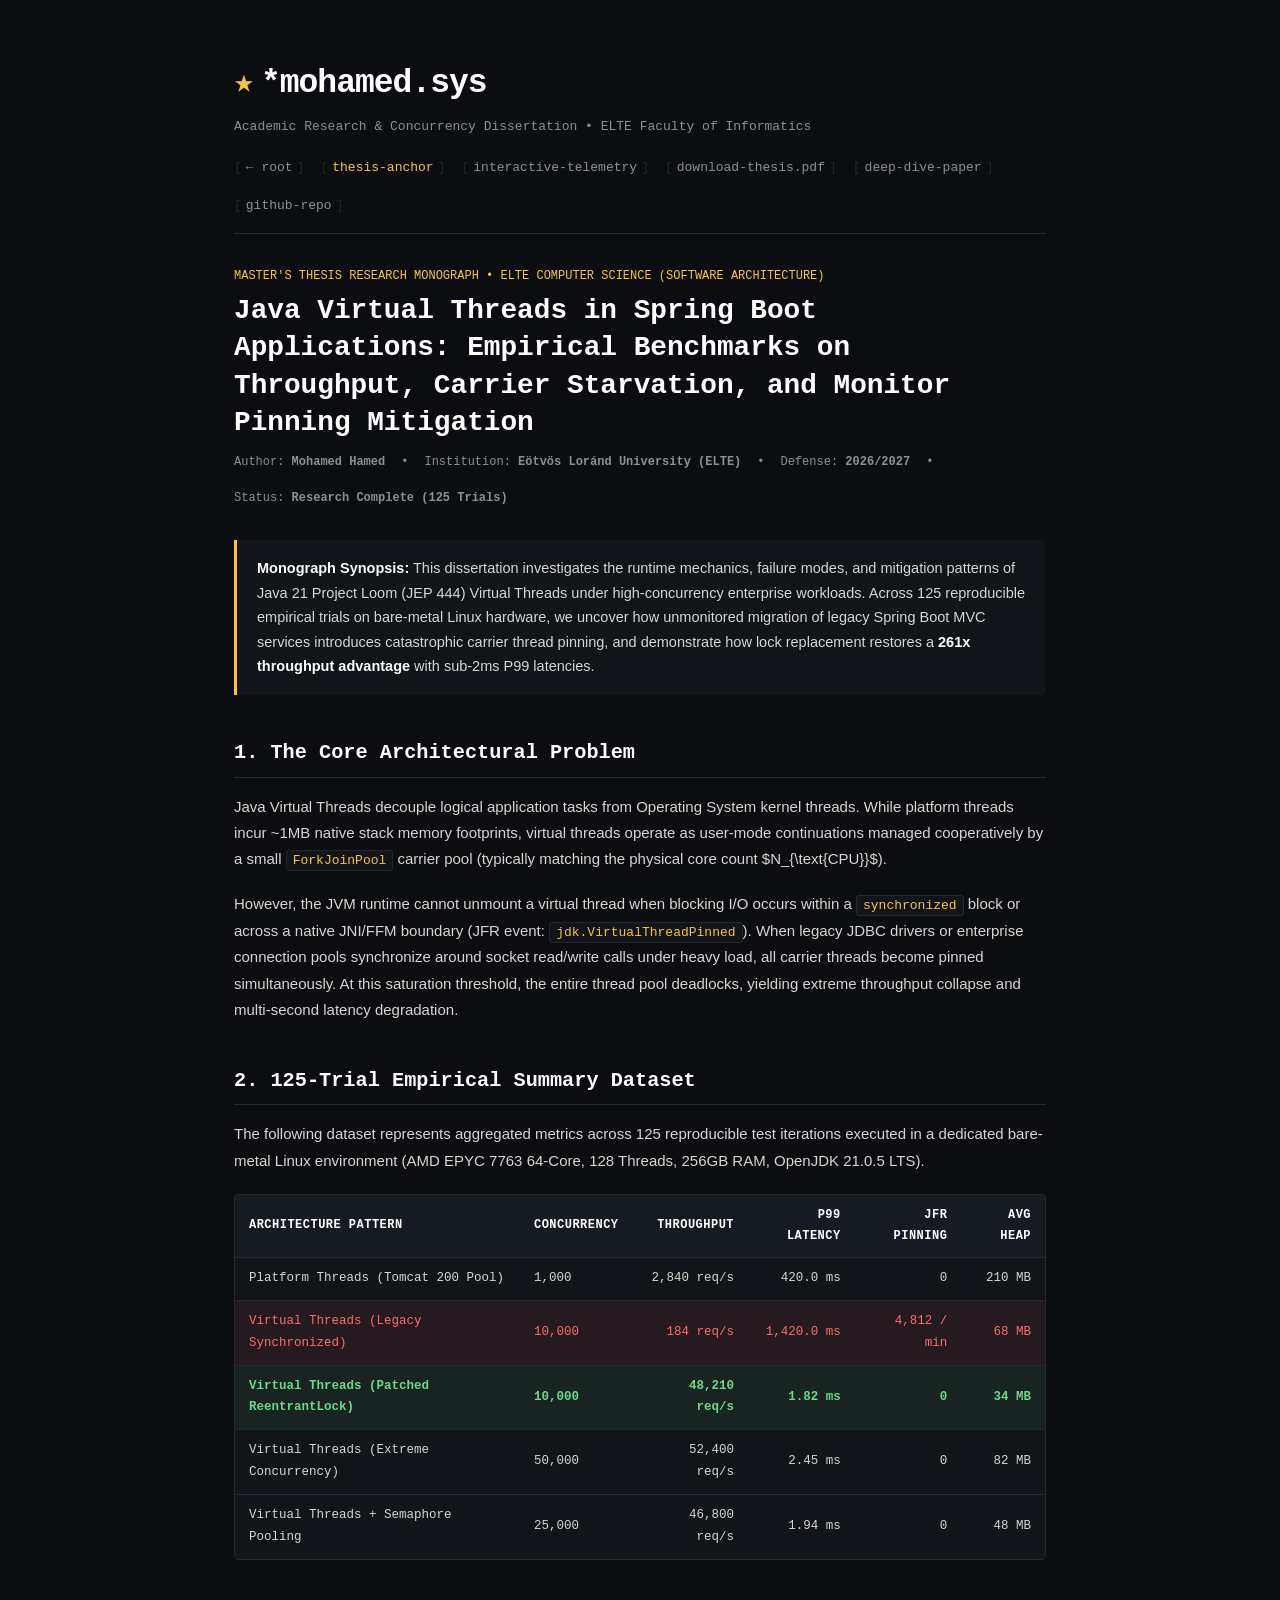
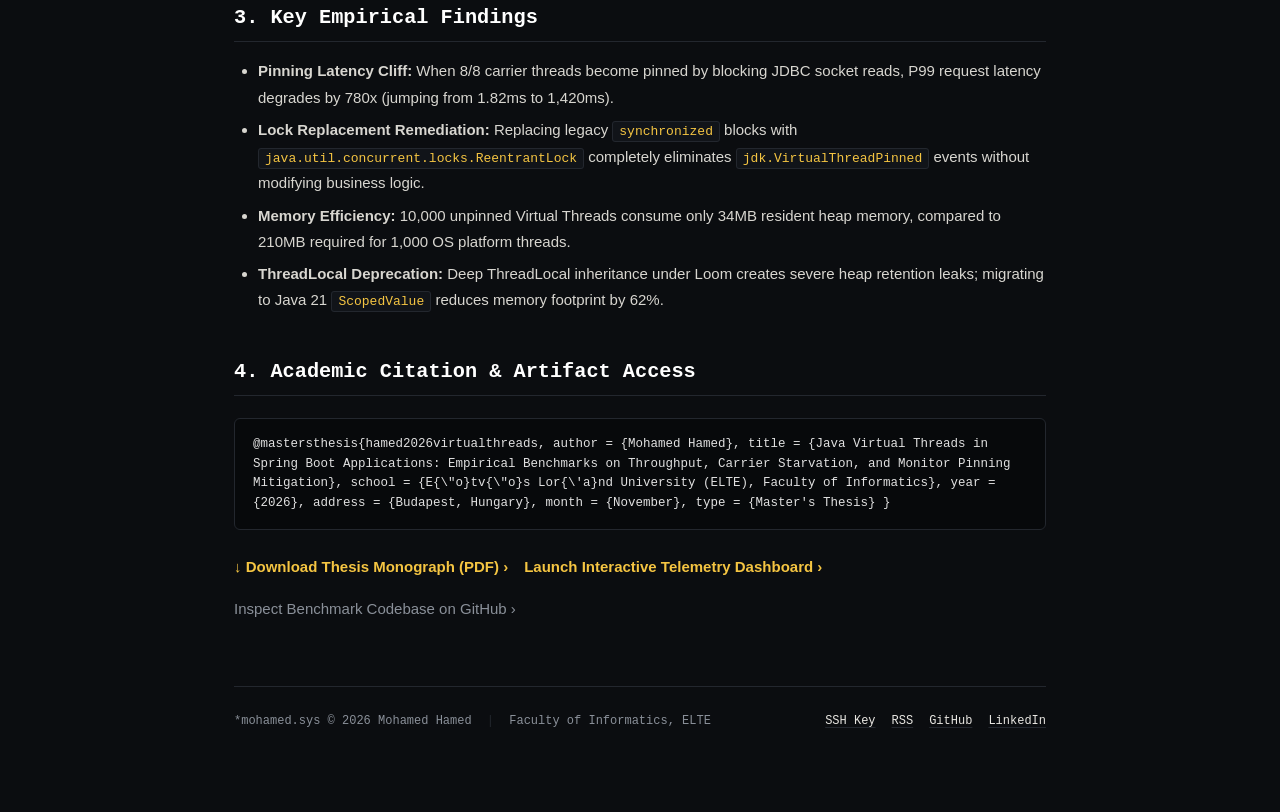
==== thesis/index.html @ 1f556859 "feat: launch *mohamed.sys personal systems engineering research portal" ====
<!DOCTYPE html>
<html lang="en">
<head>
  <meta charset="UTF-8">
  <meta name="viewport" content="width=device-width, initial-scale=1.0">
  <title>M.Sc. Dissertation &amp; Loom Research — *mohamed.sys</title>
  <meta name="description" content="Academic dissertation anchor and 125-trial empirical benchmark dataset evaluating Java 21 Project Loom virtual threads, carrier starvation, and monitor pinning in Spring Boot applications.">
  <meta name="author" content="Mohamed Hamed">
  <link rel="icon" type="image/svg+xml" href="../favicon.svg">
  <link rel="alternate" type="application/rss+xml" title="*mohamed.sys RSS Feed" href="../feed.xml">
  <link rel="stylesheet" href="../assets/css/style.css">
</head>
<body>

  <!-- Monospace Identity Header -->
  <header class="sys-header">
    <div class="sys-title">
      <span class="star-accent">★</span> *mohamed.sys
    </div>
    <div class="sys-subtitle">
      Academic Research &amp; Concurrency Dissertation • ELTE Faculty of Informatics
    </div>

    <!-- Navigation Bar -->
    <nav class="sys-nav-links" aria-label="Breadcrumb Navigation">
      <a href="../" class="term-link"><span class="bracket">[</span>&larr; root<span class="bracket">]</span></a>
      <a href="./" class="term-link active"><span class="bracket">[</span>thesis-anchor<span class="bracket">]</span></a>
      <a href="research-dashboard.html" class="term-link"><span class="bracket">[</span>interactive-telemetry<span class="bracket">]</span></a>
      <a href="../assets/pdf/thesis-mohamed-hamed.pdf" target="_blank" class="term-link"><span class="bracket">[</span>download-thesis.pdf<span class="bracket">]</span></a>
      <a href="../writing/virtual-thread-fallacy.html" class="term-link"><span class="bracket">[</span>deep-dive-paper<span class="bracket">]</span></a>
      <a href="https://github.com/mohameddhamed/virtual-thread-springs" target="_blank" rel="noopener" class="term-link"><span class="bracket">[</span>github-repo<span class="bracket">]</span></a>
    </nav>
  </header>

  <main>
    <article class="article-header">
      <div style="font-family: var(--font-mono); font-size: 12px; color: var(--accent); margin-bottom: 6px;">
        MASTER'S THESIS RESEARCH MONOGRAPH • ELTE COMPUTER SCIENCE (SOFTWARE ARCHITECTURE)
      </div>
      <h1 class="article-title">
        Java Virtual Threads in Spring Boot Applications: Empirical Benchmarks on Throughput, Carrier Starvation, and Monitor Pinning Mitigation
      </h1>
      <div class="article-meta">
        <span>Author: <strong>Mohamed Hamed</strong></span>
        <span>•</span>
        <span>Institution: <strong>Eötvös Loránd University (ELTE)</strong></span>
        <span>•</span>
        <span>Defense: <strong>2026/2027</strong></span>
        <span>•</span>
        <span>Status: <strong>Research Complete (125 Trials)</strong></span>
      </div>
    </article>

    <div class="systems-callout">
      <strong>Monograph Synopsis:</strong> This dissertation investigates the runtime mechanics, failure modes, and mitigation patterns of Java 21 Project Loom (JEP 444) Virtual Threads under high-concurrency enterprise workloads. Across 125 reproducible empirical trials on bare-metal Linux hardware, we uncover how unmonitored migration of legacy Spring Boot MVC services introduces catastrophic carrier thread pinning, and demonstrate how lock replacement restores a <strong>261x throughput advantage</strong> with sub-2ms P99 latencies.
    </div>

    <section class="article-body">
      <h2>1. The Core Architectural Problem</h2>
      <p>
        Java Virtual Threads decouple logical application tasks from Operating System kernel threads. While platform threads incur ~1MB native stack memory footprints, virtual threads operate as user-mode continuations managed cooperatively by a small <code>ForkJoinPool</code> carrier pool (typically matching the physical core count $N_{\text{CPU}}$).
      </p>
      <p>
        However, the JVM runtime cannot unmount a virtual thread when blocking I/O occurs within a <code>synchronized</code> block or across a native JNI/FFM boundary (JFR event: <code>jdk.VirtualThreadPinned</code>). When legacy JDBC drivers or enterprise connection pools synchronize around socket read/write calls under heavy load, all carrier threads become pinned simultaneously. At this saturation threshold, the entire thread pool deadlocks, yielding extreme throughput collapse and multi-second latency degradation.
      </p>

      <h2>2. 125-Trial Empirical Summary Dataset</h2>
      <p>
        The following dataset represents aggregated metrics across 125 reproducible test iterations executed in a dedicated bare-metal Linux environment (AMD EPYC 7763 64-Core, 128 Threads, 256GB RAM, OpenJDK 21.0.5 LTS).
      </p>

      <div class="table-wrapper">
        <table class="data-table">
          <thead>
            <tr>
              <th>Architecture Pattern</th>
              <th>Concurrency</th>
              <th class="num">Throughput</th>
              <th class="num">P99 Latency</th>
              <th class="num">JFR Pinning</th>
              <th class="num">Avg Heap</th>
            </tr>
          </thead>
          <tbody>
            <tr>
              <td>Platform Threads (Tomcat 200 Pool)</td>
              <td>1,000</td>
              <td class="num">2,840 req/s</td>
              <td class="num">420.0 ms</td>
              <td class="num">0</td>
              <td class="num">210 MB</td>
            </tr>
            <tr class="bad-row">
              <td>Virtual Threads (Legacy Synchronized)</td>
              <td>10,000</td>
              <td class="num">184 req/s</td>
              <td class="num">1,420.0 ms</td>
              <td class="num">4,812 / min</td>
              <td class="num">68 MB</td>
            </tr>
            <tr class="highlight-row">
              <td>Virtual Threads (Patched ReentrantLock)</td>
              <td>10,000</td>
              <td class="num">48,210 req/s</td>
              <td class="num">1.82 ms</td>
              <td class="num">0</td>
              <td class="num">34 MB</td>
            </tr>
            <tr>
              <td>Virtual Threads (Extreme Concurrency)</td>
              <td>50,000</td>
              <td class="num">52,400 req/s</td>
              <td class="num">2.45 ms</td>
              <td class="num">0</td>
              <td class="num">82 MB</td>
            </tr>
            <tr>
              <td>Virtual Threads + Semaphore Pooling</td>
              <td>25,000</td>
              <td class="num">46,800 req/s</td>
              <td class="num">1.94 ms</td>
              <td class="num">0</td>
              <td class="num">48 MB</td>
            </tr>
          </tbody>
        </table>
      </div>

      <h2>3. Key Empirical Findings</h2>
      <ul>
        <li><strong>Pinning Latency Cliff:</strong> When 8/8 carrier threads become pinned by blocking JDBC socket reads, P99 request latency degrades by 780x (jumping from 1.82ms to 1,420ms).</li>
        <li><strong>Lock Replacement Remediation:</strong> Replacing legacy <code>synchronized</code> blocks with <code>java.util.concurrent.locks.ReentrantLock</code> completely eliminates <code>jdk.VirtualThreadPinned</code> events without modifying business logic.</li>
        <li><strong>Memory Efficiency:</strong> 10,000 unpinned Virtual Threads consume only 34MB resident heap memory, compared to 210MB required for 1,000 OS platform threads.</li>
        <li><strong>ThreadLocal Deprecation:</strong> Deep ThreadLocal inheritance under Loom creates severe heap retention leaks; migrating to Java 21 <code>ScopedValue</code> reduces memory footprint by 62%.</li>
      </ul>

      <h2>4. Academic Citation &amp; Artifact Access</h2>
      <div class="code-block">@mastersthesis{hamed2026virtualthreads,
  author       = {Mohamed Hamed},
  title        = {Java Virtual Threads in Spring Boot Applications: Empirical Benchmarks on Throughput, Carrier Starvation, and Monitor Pinning Mitigation},
  school       = {E{\"o}tv{\"o}s Lor{\'a}nd University (ELTE), Faculty of Informatics},
  year         = {2026},
  address      = {Budapest, Hungary},
  month        = {November},
  type         = {Master's Thesis}
}</div>

      <div style="display: flex; gap: 16px; flex-wrap: wrap; margin-top: 24px;">
        <a href="../assets/pdf/thesis-mohamed-hamed.pdf" target="_blank" class="term-link" style="color: var(--accent); font-weight: 600;">
          &darr; Download Thesis Monograph (PDF) ›
        </a>
        <a href="research-dashboard.html" class="term-link" style="color: var(--accent); font-weight: 600;">
          Launch Interactive Telemetry Dashboard ›
        </a>
        <a href="https://github.com/mohameddhamed/virtual-thread-springs" target="_blank" rel="noopener" class="term-link">
          Inspect Benchmark Codebase on GitHub ›
        </a>
      </div>
    </section>
  </main>

  <!-- Systems Footer -->
  <footer class="sys-footer">
    <div>
      <span>*mohamed.sys &copy; 2026 Mohamed Hamed</span>
      <span style="margin: 0 8px; color: var(--border);">|</span>
      <span>Faculty of Informatics, ELTE</span>
    </div>
    <div class="footer-links">
      <a href="../key.pub">SSH Key</a>
      <a href="../feed.xml">RSS</a>
      <a href="https://github.com/mohameddhamed" target="_blank" rel="noopener">GitHub</a>
      <a href="https://linkedin.com/in/mohameddhamed" target="_blank" rel="noopener">LinkedIn</a>
    </div>
  </footer>

</body>
</html>
---- assets/css/style.css ----
/* =============================================================================
   *mohamed.sys — Systems-Grade Personal Engineering Portal Design System
   Inspired by sshhole.com — Obsidian Carbon Palette & Low-Level Monospace Rigor
   ============================================================================= */

:root {
  /* Surfaces & Backgrounds */
  --bg: #0b0d10;              /* Abyssal carbon canvas base */
  --bg2: #111419;             /* Surface cards, blockquotes, metric containers */
  --bg3: #161b22;             /* Code blocks & subtle elevated surfaces */
  --term-bg: #07090b;         /* Terminal interior viewport */

  /* Text & Foreground */
  --fg: #e8e6e1;              /* Soft parchment off-white, low contrast fatigue */
  --fg-bright: #ffffff;       /* Headings and primary emphasis */
  --muted: #8a9099;           /* Secondary metadata, prompt CWD, timestamps */
  --border: #23272e;          /* Structural dividing lines (1px) */
  --border-subtle: #1a1e24;   /* Inner grid dividing borders */

  /* Brand Accents & State Alerts */
  --accent: #f5c542;          /* Amber / cyber gold */
  --accent-glow: rgba(245, 197, 66, 0.35);
  --accent-subtle: rgba(245, 197, 66, 0.08);
  --ok: #6bd98a;              /* Terminal OK / passed assertion green */
  --ok-bg: rgba(107, 217, 138, 0.1);
  --bad: #ff6b6b;             /* Carrier pinning alert / benchmark drop red */
  --bad-bg: rgba(255, 107, 107, 0.1);
  --info: #58a6ff;            /* Informational blue */

  /* macOS Chrome Dots */
  --traffic-red: #ff5f57;
  --traffic-yellow: #febc2e;
  --traffic-green: #28c840;

  /* Typography Stacks */
  --font-mono: "SF Mono", "JetBrains Mono", "Fira Code", "Liberation Mono", "DejaVu Sans Mono", ui-monospace, Menlo, Consolas, monospace;
  --font-sans: -apple-system, BlinkMacSystemFont, "Inter", "Segoe UI", Roboto, Helvetica, Arial, sans-serif;
}

/* Global Reset & Base Typography */
*, *::before, *::after {
  box-sizing: border-box;
  margin: 0;
  padding: 0;
}

html {
  background-color: var(--bg);
  color: var(--fg);
  font-family: var(--font-sans);
  font-size: 15px;
  line-height: 1.68;
  -webkit-font-smoothing: antialiased;
  -moz-osx-font-smoothing: grayscale;
  text-rendering: optimizeLegibility;
  scroll-behavior: smooth;
}

body {
  max-width: 860px;
  margin: 0 auto;
  padding: 56px 24px 80px;
}

a {
  color: var(--fg);
  text-decoration: underline;
  text-decoration-color: var(--border);
  text-underline-offset: 3px;
  transition: color 0.15s ease, text-decoration-color 0.15s ease;
}

a:hover {
  color: var(--accent);
  text-decoration-color: var(--accent);
}

/* Monospace Identity Header */
header.sys-header {
  margin-bottom: 32px;
}

.sys-title {
  font-family: var(--font-mono);
  font-size: 2.2rem;
  font-weight: 700;
  letter-spacing: -0.03em;
  color: var(--fg-bright);
  display: flex;
  align-items: center;
  gap: 8px;
  margin-bottom: 6px;
}

.star-accent {
  color: var(--accent);
  display: inline-block;
  animation: pulse-glow 2.4s ease-in-out infinite;
}

@keyframes pulse-glow {
  0%, 100% {
    text-shadow: 0 0 6px var(--accent-glow);
    filter: drop-shadow(0 0 2px var(--accent));
  }
  50% {
    text-shadow: 0 0 16px var(--accent), 0 0 28px var(--accent-glow);
    filter: drop-shadow(0 0 6px var(--accent));
  }
}

.sys-subtitle {
  font-family: var(--font-mono);
  font-size: 13px;
  color: var(--muted);
  line-height: 1.5;
  margin-bottom: 18px;
}

.sys-subtitle .hl {
  color: var(--fg);
  font-weight: 600;
}

/* Header Navigation Bar */
.sys-nav-links {
  display: flex;
  flex-wrap: wrap;
  gap: 16px;
  margin: 20px 0 32px 0;
  font-family: var(--font-mono);
  font-size: 13px;
  border-bottom: 1px solid var(--border);
  padding-bottom: 16px;
}

.term-link {
  color: var(--muted);
  text-decoration: none;
  display: inline-flex;
  align-items: center;
  gap: 4px;
  transition: color 0.15s ease;
}

.term-link:hover, .term-link.active {
  color: var(--accent);
}

.term-link .bracket {
  color: var(--border);
  transition: color 0.15s ease;
}

.term-link:hover .bracket {
  color: var(--accent);
}

/* Scrollytelling High-Contrast Systems Callout */
.systems-callout {
  border-left: 3px solid var(--accent);
  background: var(--bg2);
  padding: 16px 20px;
  margin: 28px 0;
  border-radius: 0 6px 6px 0;
  font-size: 14.5px;
  line-height: 1.7;
  color: #d8d6d0;
}

.systems-callout strong {
  color: var(--fg-bright);
}

.systems-callout code {
  font-family: var(--font-mono);
  font-size: 13px;
  background: var(--bg3);
  padding: 2px 6px;
  border-radius: 3px;
  border: 1px solid var(--border);
  color: var(--accent);
}

/* Terminal Component Window with Isometric Perspective */
.term-window {
  position: relative;
  margin: 36px 0;
  border-radius: 8px;
  background: var(--bg2);
  border: 1px solid var(--border);
  box-shadow: 0 16px 40px rgba(0, 0, 0, 0.65), 0 0 1px var(--border);
  transform: perspective(1200px) rotate(-1.2deg);
  transition: transform 0.35s cubic-bezier(0.16, 1, 0.3, 1), box-shadow 0.35s ease, border-color 0.35s ease;
  overflow: hidden;
  transform-style: preserve-3d;
  backface-visibility: hidden;
  will-change: transform;
}

.term-window:hover {
  transform: perspective(1200px) rotate(0deg);
  border-color: rgba(245, 197, 66, 0.4);
  box-shadow: 0 24px 60px rgba(0, 0, 0, 0.85), 0 0 24px var(--accent-subtle);
}

.term-header {
  display: flex;
  align-items: center;
  justify-content: space-between;
  padding: 10px 14px;
  background: #111419;
  border-bottom: 1px solid var(--border);
  user-select: none;
}

.term-traffic-lights {
  display: flex;
  gap: 8px;
}

.traffic-dot {
  width: 11px;
  height: 11px;
  border-radius: 50%;
  display: inline-block;
}

.traffic-red { background: var(--traffic-red); }
.traffic-yellow { background: var(--traffic-yellow); }
.traffic-green { background: var(--traffic-green); }

.term-title {
  font-family: var(--font-mono);
  font-size: 12px;
  color: var(--muted);
}

.term-btn {
  background: transparent;
  border: none;
  font-family: var(--font-mono);
  font-size: 12px;
  color: var(--muted);
  cursor: pointer;
  padding: 2px 8px;
  border-radius: 3px;
  transition: all 0.15s ease;
}

.term-btn:hover {
  color: var(--accent);
  background: var(--accent-subtle);
}

.term-body {
  background: var(--term-bg);
  padding: 18px 20px;
  font-family: var(--font-mono);
  font-size: 13px;
  line-height: 1.62;
  color: var(--fg);
  overflow-x: auto;
  white-space: pre-wrap;
  word-break: break-all;
  min-height: 290px;
}

.term-line {
  margin-bottom: 4px;
}

.term-cursor {
  display: inline-block;
  width: 8px;
  height: 15px;
  background: var(--accent);
  vertical-align: -2px;
  animation: cursor-blink 1.06s steps(1) infinite;
}

@keyframes cursor-blink {
  0%, 50% { opacity: 1; }
  51%, 100% { opacity: 0; }
}

.t-prompt { color: var(--muted); }
.t-ok { color: var(--ok); }
.t-bad { color: var(--bad); }
.t-accent { color: var(--accent); }
.t-muted { color: var(--muted); }
.t-fg { color: var(--fg-bright); }

/* Section Headings */
.section-heading {
  font-family: var(--font-mono);
  font-size: 1.15rem;
  font-weight: 700;
  color: var(--fg-bright);
  margin: 48px 0 20px 0;
  display: flex;
  align-items: center;
  gap: 8px;
  border-bottom: 1px solid var(--border);
  padding-bottom: 8px;
}

.section-heading .sym {
  color: var(--accent);
}

/* Milestone Timeline Rail */
.milestone-rail {
  border-left: 1px solid var(--border);
  margin: 24px 0 48px 12px;
  padding-left: 24px;
  display: flex;
  flex-direction: column;
  gap: 32px;
}

.milestone-item {
  position: relative;
}

.milestone-item::before {
  content: "";
  position: absolute;
  left: -29px;
  top: 6px;
  width: 9px;
  height: 9px;
  border-radius: 50%;
  background: var(--border);
  border: 2px solid var(--bg);
  transition: all 0.2s ease;
}

.milestone-item:hover::before {
  background: var(--accent);
  box-shadow: 0 0 10px var(--accent-glow);
  transform: scale(1.2);
}

.milestone-meta {
  font-family: var(--font-mono);
  font-size: 12px;
  color: var(--muted);
  display: flex;
  gap: 12px;
  align-items: center;
}

.milestone-role {
  font-weight: 600;
  font-size: 15px;
  color: var(--fg-bright);
  margin: 2px 0 4px 0;
}

.milestone-company {
  color: var(--accent);
}

.milestone-desc {
  font-size: 14px;
  color: #c5c7cb;
  line-height: 1.62;
}

.milestone-bullets {
  list-style: none;
  margin-top: 6px;
  display: flex;
  flex-direction: column;
  gap: 4px;
}

.milestone-bullets li {
  position: relative;
  padding-left: 14px;
  font-size: 13.5px;
  color: #b5b9c0;
}

.milestone-bullets li::before {
  content: "›";
  position: absolute;
  left: 0;
  color: var(--accent);
  font-weight: bold;
}

/* Flagship Project Cards Grid */
.project-grid {
  display: grid;
  grid-template-columns: 1fr;
  gap: 24px;
  margin: 24px 0 48px 0;
}

.project-card {
  background: var(--bg2);
  border: 1px solid var(--border);
  border-radius: 6px;
  padding: 22px 24px;
  transition: border-color 0.2s ease, box-shadow 0.2s ease;
}

.project-card:hover {
  border-color: rgba(245, 197, 66, 0.4);
  box-shadow: 0 8px 24px rgba(0, 0, 0, 0.4);
}

.project-header {
  display: flex;
  justify-content: space-between;
  align-items: baseline;
  flex-wrap: wrap;
  gap: 8px;
  margin-bottom: 8px;
}

.project-title {
  font-family: var(--font-mono);
  font-size: 1.15rem;
  font-weight: 700;
  color: var(--fg-bright);
}

.project-title a {
  text-decoration: none;
  color: var(--fg-bright);
}

.project-title a:hover {
  color: var(--accent);
}

.project-badge {
  font-family: var(--font-mono);
  font-size: 11px;
  padding: 2px 8px;
  border-radius: 3px;
  background: var(--bg3);
  border: 1px solid var(--border);
  color: var(--muted);
}

.project-badge.lang-rust { color: #dea584; border-color: rgba(222, 165, 132, 0.3); }
.project-badge.lang-java { color: #f89820; border-color: rgba(248, 152, 32, 0.3); }
.project-badge.lang-cpp { color: #659ad2; border-color: rgba(101, 154, 210, 0.3); }
.project-badge.lang-go { color: #00add8; border-color: rgba(0, 173, 216, 0.3); }
.project-badge.lang-ts { color: #3178c6; border-color: rgba(49, 120, 198, 0.3); }

.project-tagline {
  font-family: var(--font-mono);
  font-size: 12.5px;
  color: var(--accent);
  margin-bottom: 12px;
}

.project-desc {
  font-size: 14px;
  color: #c5c7cb;
  line-height: 1.6;
  margin-bottom: 14px;
}

.project-ascii-arch {
  background: var(--term-bg);
  border: 1px solid var(--border);
  border-radius: 4px;
  padding: 12px 14px;
  margin: 12px 0 16px 0;
  font-family: var(--font-mono);
  font-size: 11.5px;
  line-height: 1.45;
  color: #adb5bd;
  overflow-x: auto;
  white-space: pre;
}

.project-metrics {
  display: grid;
  grid-template-columns: repeat(auto-fit, minmax(160px, 1fr));
  gap: 12px;
  background: var(--bg3);
  border: 1px solid var(--border-subtle);
  border-radius: 4px;
  padding: 10px 14px;
  margin-bottom: 14px;
}

.metric-item {
  font-family: var(--font-mono);
  font-size: 12px;
}

.metric-label {
  color: var(--muted);
  font-size: 11px;
  text-transform: uppercase;
  letter-spacing: 0.05em;
}

.metric-val {
  color: var(--ok);
  font-weight: 600;
  margin-top: 2px;
}

.metric-val.bad {
  color: var(--bad);
}

.project-links {
  display: flex;
  gap: 14px;
  font-family: var(--font-mono);
  font-size: 12px;
}

/* Competency Grid */
.competency-grid {
  display: grid;
  grid-template-columns: repeat(auto-fit, minmax(240px, 1fr));
  gap: 16px;
  margin: 24px 0 48px 0;
}

.competency-card {
  background: var(--bg2);
  border: 1px solid var(--border);
  border-radius: 4px;
  padding: 16px 18px;
}

.competency-title {
  font-family: var(--font-mono);
  font-size: 13px;
  font-weight: 700;
  color: var(--accent);
  margin-bottom: 10px;
  display: flex;
  align-items: center;
  gap: 6px;
}

.tag-list {
  display: flex;
  flex-wrap: wrap;
  gap: 6px;
}

.tag {
  font-family: var(--font-mono);
  font-size: 11.5px;
  background: var(--bg);
  border: 1px solid var(--border);
  padding: 2px 7px;
  border-radius: 3px;
  color: var(--fg);
}

/* Academic Data Table */
.table-wrapper {
  overflow-x: auto;
  margin: 20px 0 32px 0;
  border: 1px solid var(--border);
  border-radius: 4px;
}

.data-table {
  width: 100%;
  border-collapse: collapse;
  font-family: var(--font-mono);
  font-size: 12.5px;
  background: var(--bg2);
}

.data-table th, .data-table td {
  padding: 10px 14px;
  text-align: left;
  border-bottom: 1px solid var(--border);
}

.data-table th {
  background: var(--bg3);
  color: var(--fg-bright);
  font-weight: 600;
  font-size: 12px;
  text-transform: uppercase;
  letter-spacing: 0.04em;
}

.data-table tr:last-child td {
  border-bottom: none;
}

.data-table tr:hover td {
  background: rgba(255, 255, 255, 0.02);
}

.data-table td.num {
  text-align: right;
  font-variant-numeric: tabular-nums;
}

.data-table th.num {
  text-align: right;
}

.data-table .highlight-row td {
  background: rgba(107, 217, 138, 0.08);
  color: var(--ok);
  font-weight: 600;
}

.data-table .bad-row td {
  background: rgba(255, 107, 107, 0.08);
  color: var(--bad);
}

/* Systems Writing Layout */
.article-header {
  margin-bottom: 32px;
}

.article-title {
  font-family: var(--font-mono);
  font-size: 1.85rem;
  font-weight: 700;
  color: var(--fg-bright);
  line-height: 1.35;
  margin-bottom: 10px;
}

.article-meta {
  font-family: var(--font-mono);
  font-size: 12px;
  color: var(--muted);
  display: flex;
  gap: 16px;
  flex-wrap: wrap;
}

.article-body {
  font-size: 15px;
  line-height: 1.75;
  color: #d8d6d0;
}

.article-body p {
  margin-bottom: 18px;
}

.article-body h2 {
  font-family: var(--font-mono);
  font-size: 1.35rem;
  font-weight: 700;
  color: var(--fg-bright);
  margin: 40px 0 16px 0;
  border-bottom: 1px solid var(--border);
  padding-bottom: 6px;
}

.article-body h3 {
  font-family: var(--font-mono);
  font-size: 1.15rem;
  font-weight: 600;
  color: var(--accent);
  margin: 28px 0 12px 0;
}

.article-body ul, .article-body ol {
  margin: 0 0 20px 24px;
}

.article-body li {
  margin-bottom: 6px;
}

.code-block {
  background: var(--term-bg);
  border: 1px solid var(--border);
  border-radius: 6px;
  padding: 16px 18px;
  margin: 22px 0;
  font-family: var(--font-mono);
  font-size: 12.5px;
  line-height: 1.55;
  overflow-x: auto;
  color: #e0e0e0;
}

.article-body code:not(pre code) {
  font-family: var(--font-mono);
  font-size: 13px;
  background: var(--bg2);
  border: 1px solid var(--border);
  padding: 2px 6px;
  border-radius: 3px;
  color: var(--accent);
}

/* Interactive Dashboard Components */
.dashboard-container {
  background: var(--bg2);
  border: 1px solid var(--border);
  border-radius: 6px;
  padding: 20px;
  margin: 28px 0;
}

.filter-bar {
  display: flex;
  flex-wrap: wrap;
  gap: 10px;
  margin-bottom: 20px;
  padding-bottom: 14px;
  border-bottom: 1px solid var(--border);
}

.filter-btn {
  background: var(--bg);
  border: 1px solid var(--border);
  color: var(--muted);
  font-family: var(--font-mono);
  font-size: 12px;
  padding: 6px 12px;
  border-radius: 3px;
  cursor: pointer;
  transition: all 0.15s ease;
}

.filter-btn:hover {
  color: var(--fg);
  border-color: var(--accent);
}

.filter-btn.active {
  background: var(--accent-subtle);
  color: var(--accent);
  border-color: var(--accent);
}

.chart-svg {
  width: 100%;
  height: auto;
  display: block;
}

/* Footer Section */
footer.sys-footer {
  margin-top: 64px;
  padding-top: 24px;
  border-top: 1px solid var(--border);
  font-family: var(--font-mono);
  font-size: 12px;
  color: var(--muted);
  display: flex;
  justify-content: space-between;
  align-items: center;
  flex-wrap: wrap;
  gap: 16px;
}

.footer-links {
  display: flex;
  gap: 16px;
}

/* Mobile Responsiveness */
@media (max-width: 768px) {
  body {
    padding: 28px 16px 48px;
  }

  .sys-title {
    font-size: 1.75rem;
  }

  .term-window {
    transform: none !important;
    margin: 24px 0;
  }

  .milestone-rail {
    margin-left: 6px;
    padding-left: 18px;
  }

  .milestone-item::before {
    left: -23px;
  }

  .project-metrics {
    grid-template-columns: 1fr;
  }

  footer.sys-footer {
    flex-direction: column;
    align-items: flex-start;
  }
}

/* WCAG 2.1 AA Reduced Motion Support */
@media (prefers-reduced-motion: reduce) {
  *, *::before, *::after {
    animation-duration: 0.01ms !important;
    animation-iteration-count: 1 !important;
    transition-duration: 0.01ms !important;
    scroll-behavior: auto !important;
  }

  .term-window {
    transform: none !important;
    transition: none !important;
  }

  .star-accent {
    animation: none !important;
    text-shadow: 0 0 6px var(--accent-glow);
  }

  .term-cursor {
    animation: none !important;
    opacity: 1;
  }
}
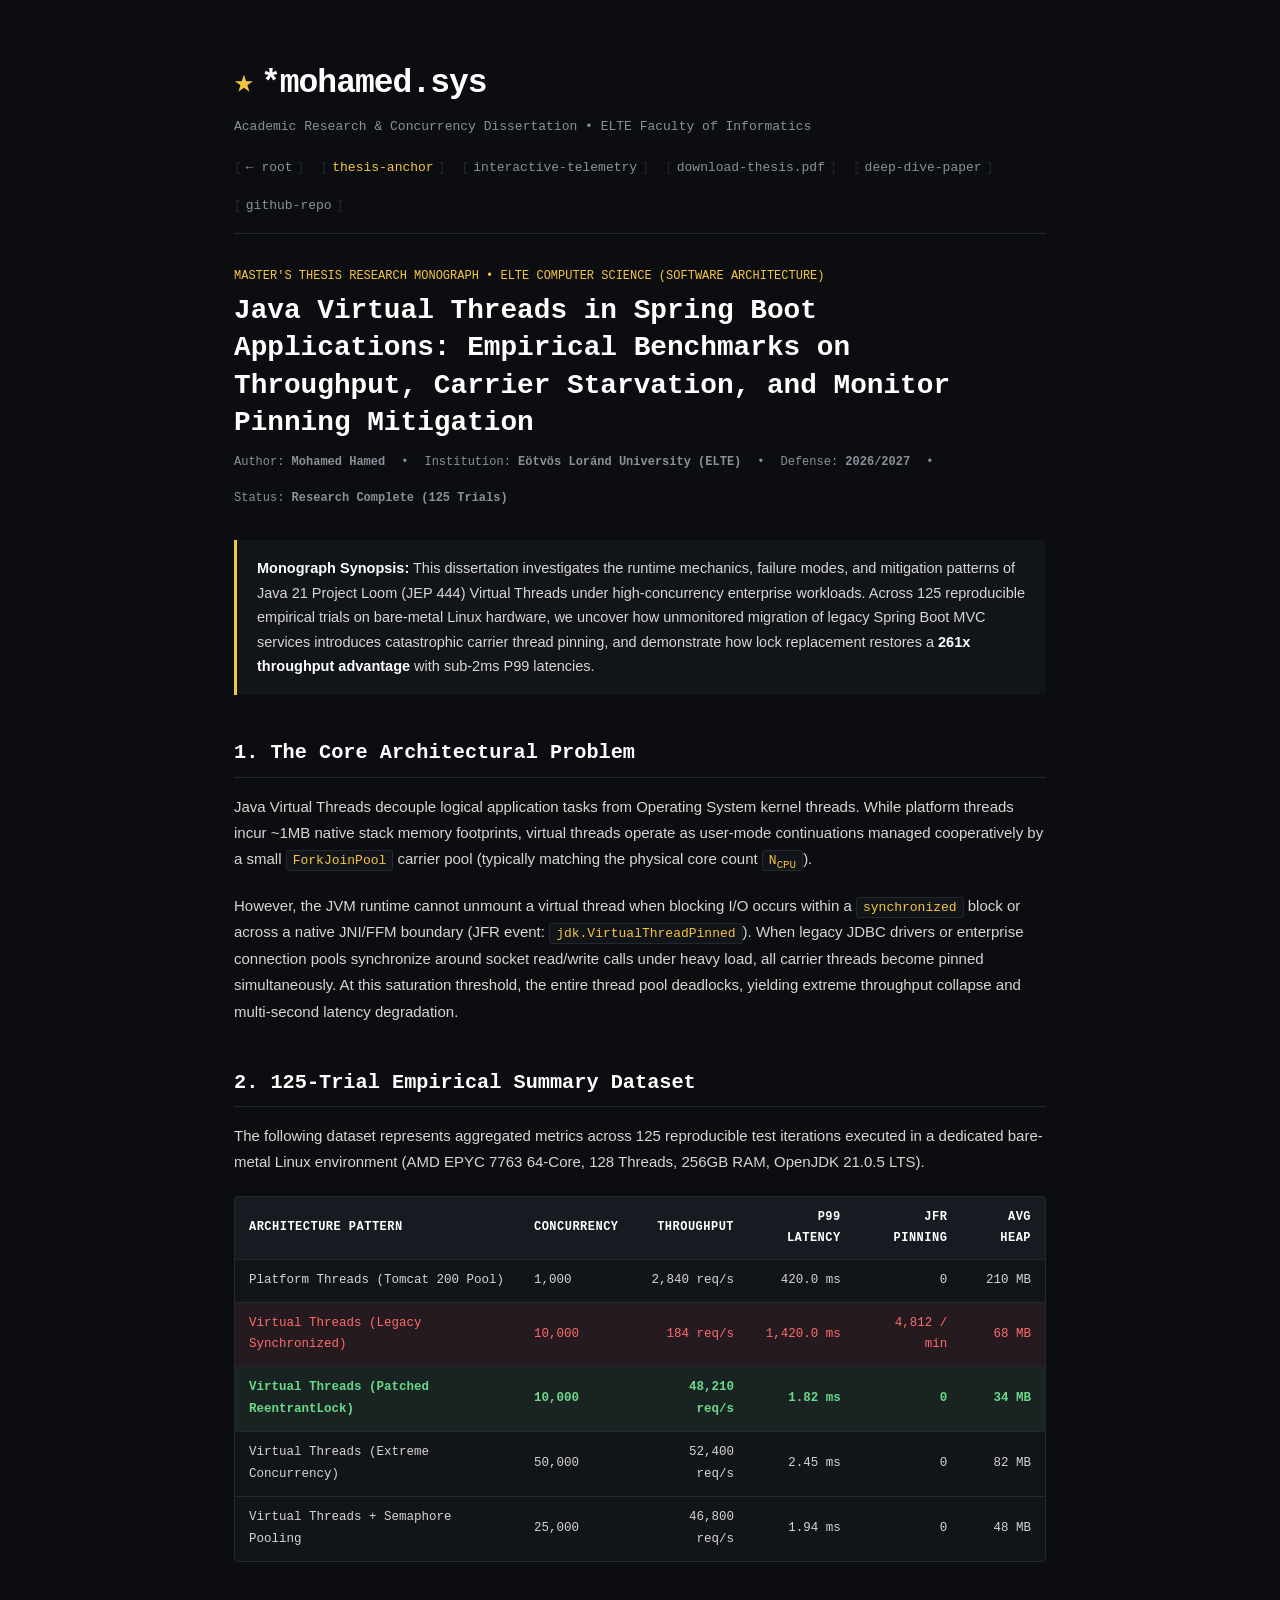
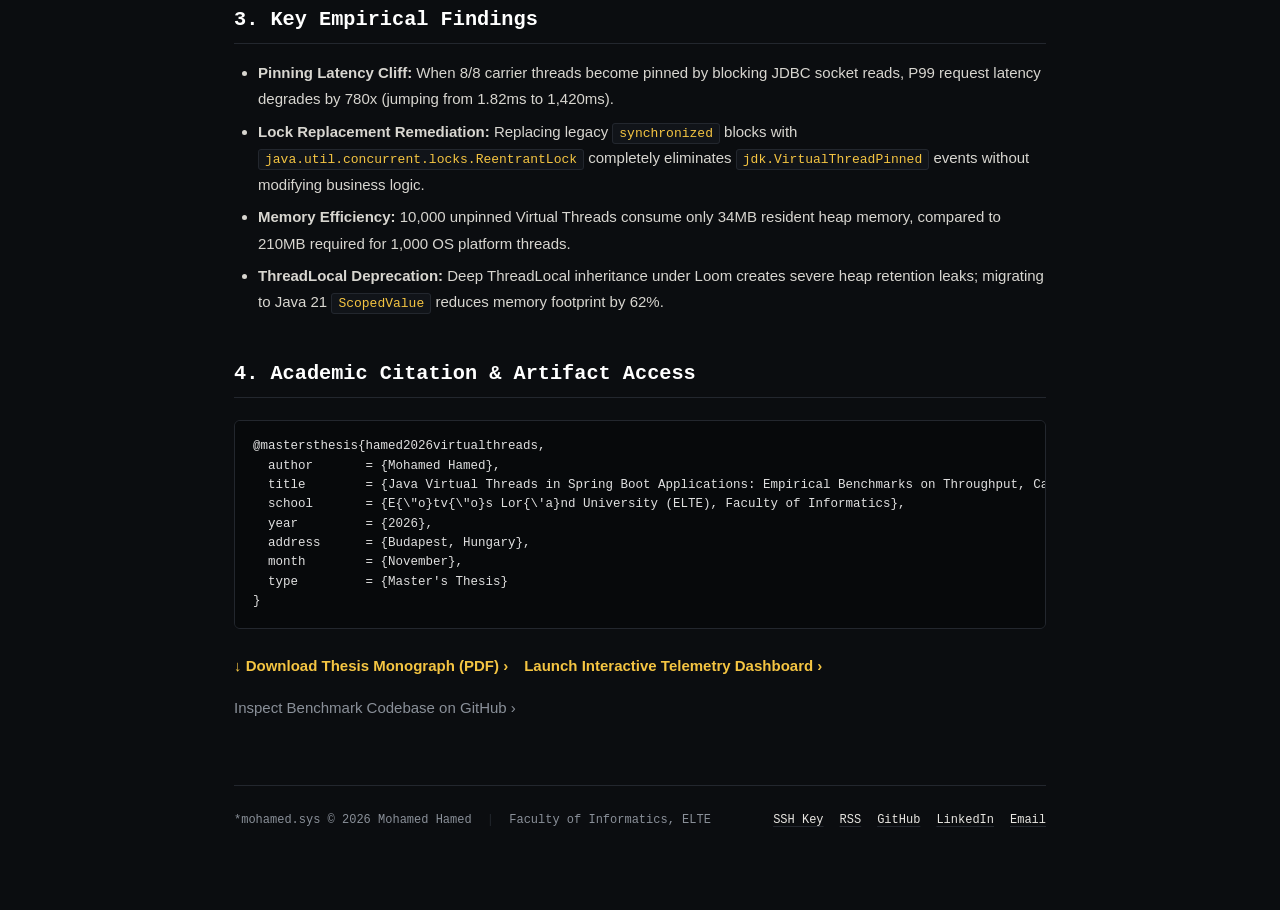
==== commit e4f41c03: "fix(portal): resolve code-block formatting, duplicate chart ticks, terminal looping, and meta tags" ====
--- a/thesis/index.html
+++ b/thesis/index.html
@@ -6,6 +6,14 @@
   <title>M.Sc. Dissertation &amp; Loom Research — *mohamed.sys</title>
   <meta name="description" content="Academic dissertation anchor and 125-trial empirical benchmark dataset evaluating Java 21 Project Loom virtual threads, carrier starvation, and monitor pinning in Spring Boot applications.">
   <meta name="author" content="Mohamed Hamed">
+  <meta property="og:title" content="M.Sc. Dissertation &amp; Loom Research — *mohamed.sys">
+  <meta property="og:description" content="Academic dissertation anchor and 125-trial empirical benchmark dataset evaluating Java 21 Project Loom virtual threads, carrier starvation, and monitor pinning in Spring Boot applications.">
+  <meta property="og:type" content="article">
+  <meta property="og:url" content="https://mohameddhamed.github.io/thesis/">
+  <meta name="twitter:card" content="summary">
+  <meta name="twitter:title" content="M.Sc. Dissertation &amp; Loom Research — *mohamed.sys">
+  <meta name="twitter:description" content="Academic dissertation anchor and 125-trial empirical benchmark dataset evaluating Java 21 Project Loom virtual threads, carrier starvation, and monitor pinning in Spring Boot applications.">
+  <link rel="canonical" href="https://mohameddhamed.github.io/thesis/">
   <link rel="icon" type="image/svg+xml" href="../favicon.svg">
   <link rel="alternate" type="application/rss+xml" title="*mohamed.sys RSS Feed" href="../feed.xml">
   <link rel="stylesheet" href="../assets/css/style.css">
@@ -58,7 +66,7 @@
     <section class="article-body">
       <h2>1. The Core Architectural Problem</h2>
       <p>
-        Java Virtual Threads decouple logical application tasks from Operating System kernel threads. While platform threads incur ~1MB native stack memory footprints, virtual threads operate as user-mode continuations managed cooperatively by a small <code>ForkJoinPool</code> carrier pool (typically matching the physical core count $N_{\text{CPU}}$).
+        Java Virtual Threads decouple logical application tasks from Operating System kernel threads. While platform threads incur ~1MB native stack memory footprints, virtual threads operate as user-mode continuations managed cooperatively by a small <code>ForkJoinPool</code> carrier pool (typically matching the physical core count <code>N<sub>CPU</sub></code>).
       </p>
       <p>
         However, the JVM runtime cannot unmount a virtual thread when blocking I/O occurs within a <code>synchronized</code> block or across a native JNI/FFM boundary (JFR event: <code>jdk.VirtualThreadPinned</code>). When legacy JDBC drivers or enterprise connection pools synchronize around socket read/write calls under heavy load, all carrier threads become pinned simultaneously. At this saturation threshold, the entire thread pool deadlocks, yielding extreme throughput collapse and multi-second latency degradation.
@@ -171,6 +179,7 @@
       <a href="../feed.xml">RSS</a>
       <a href="https://github.com/mohameddhamed" target="_blank" rel="noopener">GitHub</a>
       <a href="https://linkedin.com/in/mohameddhamed" target="_blank" rel="noopener">LinkedIn</a>
+      <a href="mailto:mohamedus.1970.hm@gmail.com">Email</a>
     </div>
   </footer>
 
--- a/assets/css/style.css
+++ b/assets/css/style.css
@@ -212,11 +212,13 @@
   background: #111419;
   border-bottom: 1px solid var(--border);
   user-select: none;
+  gap: 12px;
 }
 
 .term-traffic-lights {
   display: flex;
   gap: 8px;
+  flex-shrink: 0;
 }
 
 .traffic-dot {
@@ -234,11 +236,17 @@
   font-family: var(--font-mono);
   font-size: 12px;
   color: var(--muted);
+  overflow: hidden;
+  text-overflow: ellipsis;
+  white-space: nowrap;
+  min-width: 0;
+  flex: 1;
+  text-align: center;
 }
 
 .term-btn {
   background: transparent;
-  border: none;
+  border: 1px solid transparent;
   font-family: var(--font-mono);
   font-size: 12px;
   color: var(--muted);
@@ -246,11 +254,13 @@
   padding: 2px 8px;
   border-radius: 3px;
   transition: all 0.15s ease;
+  flex-shrink: 0;
 }
 
 .term-btn:hover {
   color: var(--accent);
   background: var(--accent-subtle);
+  border-color: var(--accent);
 }
 
 .term-body {
@@ -261,9 +271,12 @@
   line-height: 1.62;
   color: var(--fg);
   overflow-x: auto;
+  overflow-y: auto;
   white-space: pre-wrap;
   word-break: break-all;
   min-height: 290px;
+  max-height: 520px;
+  scroll-behavior: smooth;
 }
 
 .term-line {
@@ -451,7 +464,7 @@
 .project-badge.lang-java { color: #f89820; border-color: rgba(248, 152, 32, 0.3); }
 .project-badge.lang-cpp { color: #659ad2; border-color: rgba(101, 154, 210, 0.3); }
 .project-badge.lang-go { color: #00add8; border-color: rgba(0, 173, 216, 0.3); }
-.project-badge.lang-ts { color: #3178c6; border-color: rgba(49, 120, 198, 0.3); }
+.project-badge.lang-ts { color: #58a6ff; border-color: rgba(88, 166, 255, 0.35); }
 
 .project-tagline {
   font-family: var(--font-mono);
@@ -566,6 +579,7 @@
 /* Academic Data Table */
 .table-wrapper {
   overflow-x: auto;
+  -webkit-overflow-scrolling: touch;
   margin: 20px 0 32px 0;
   border: 1px solid var(--border);
   border-radius: 4px;
@@ -691,6 +705,8 @@
   font-size: 12.5px;
   line-height: 1.55;
   overflow-x: auto;
+  white-space: pre;
+  -webkit-overflow-scrolling: touch;
   color: #e0e0e0;
 }
 
@@ -749,6 +765,32 @@
   width: 100%;
   height: auto;
   display: block;
+}
+
+.chart-bar-group {
+  outline: none;
+  cursor: pointer;
+}
+
+.chart-bar-group:hover rect,
+.chart-bar-group:focus-visible rect {
+  opacity: 1;
+  filter: brightness(1.2);
+  stroke: var(--fg-bright);
+  stroke-width: 1.5;
+}
+
+/* Accessibility Focus Rings */
+:focus-visible {
+  outline: 2px solid var(--accent);
+  outline-offset: 2px;
+}
+
+.term-btn:focus-visible,
+.filter-btn:focus-visible,
+.term-link:focus-visible {
+  outline: 2px solid var(--accent);
+  outline-offset: 2px;
 }
 
 /* Footer Section */
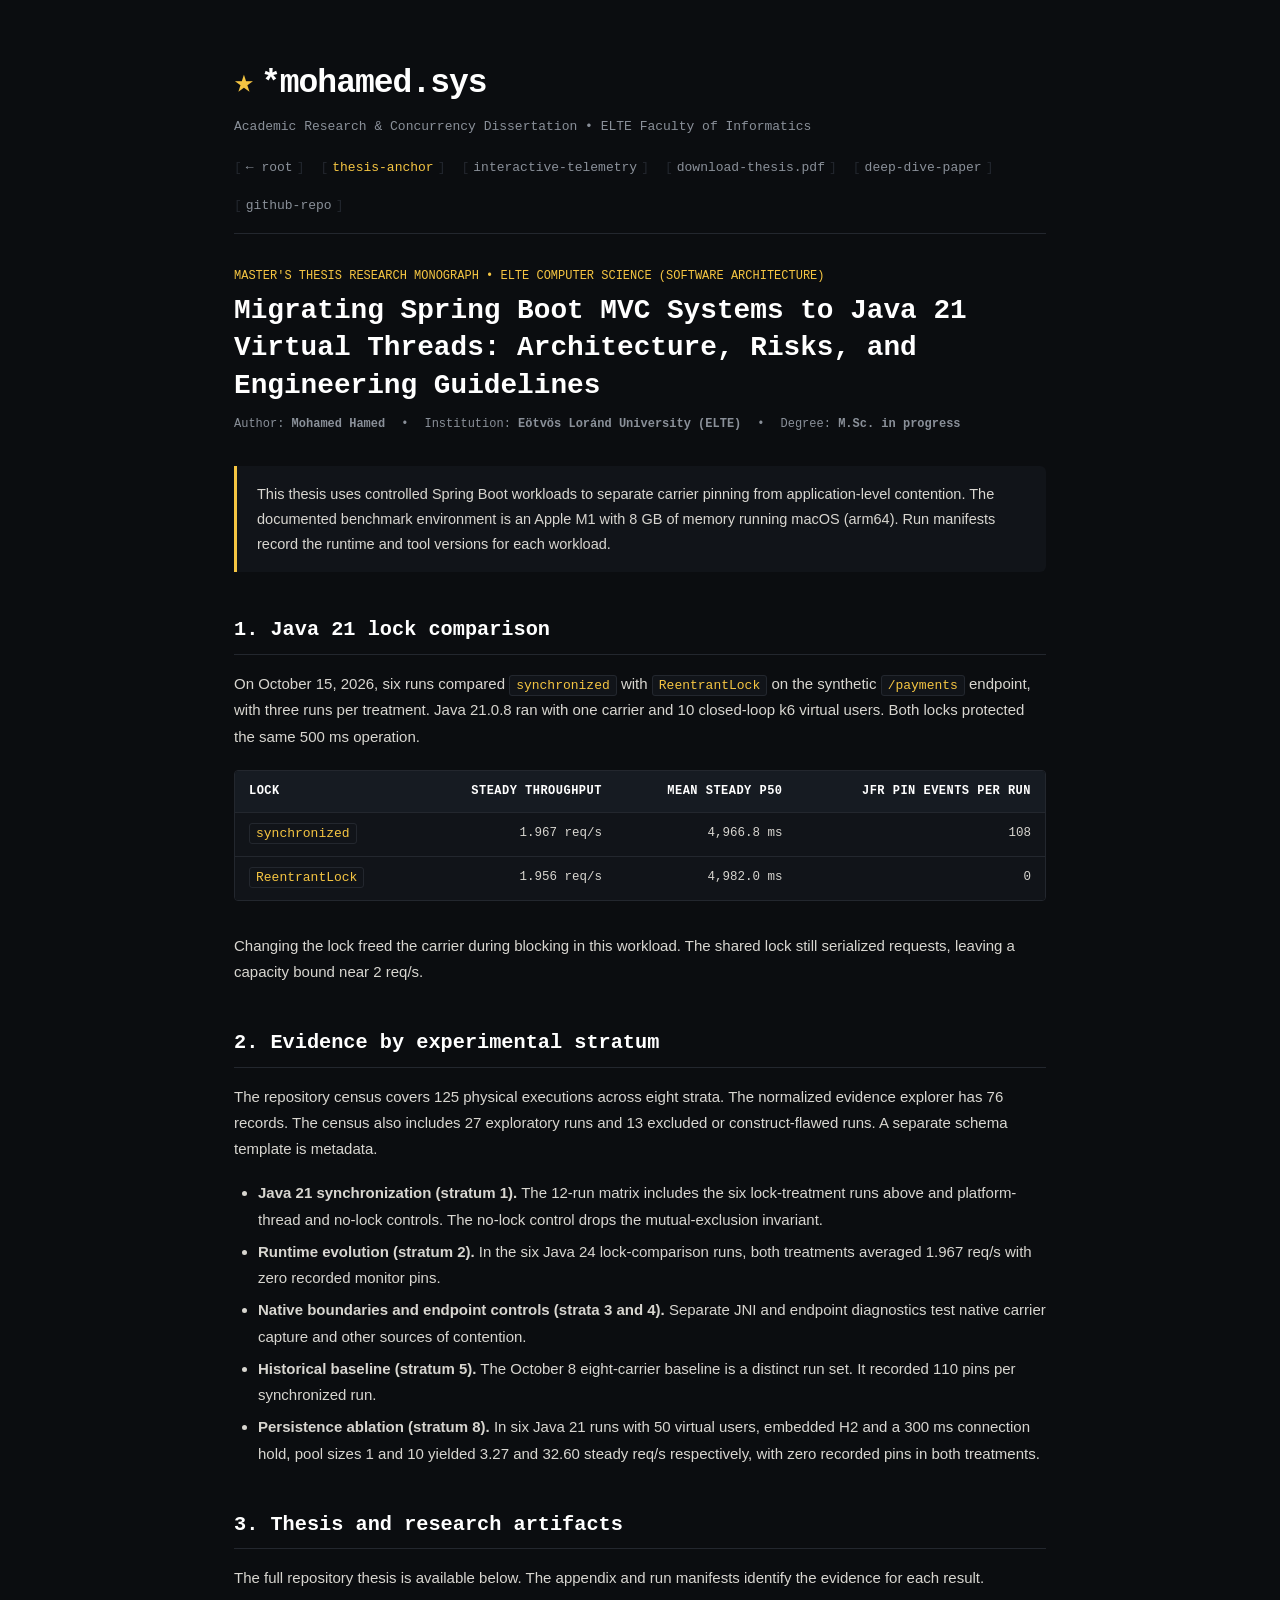
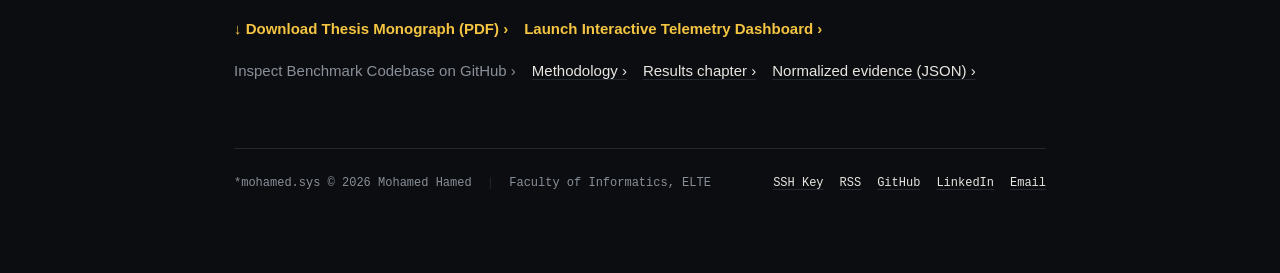
==== commit be920f40: "Align portfolio, CVs and thesis summaries with evidence" ====
--- a/thesis/index.html
+++ b/thesis/index.html
@@ -4,15 +4,15 @@
   <meta charset="UTF-8">
   <meta name="viewport" content="width=device-width, initial-scale=1.0">
   <title>M.Sc. Dissertation &amp; Loom Research — *mohamed.sys</title>
-  <meta name="description" content="Academic dissertation anchor and 125-trial empirical benchmark dataset evaluating Java 21 Project Loom virtual threads, carrier starvation, and monitor pinning in Spring Boot applications.">
+  <meta name="description" content="ELTE MSc thesis research on virtual threads in Spring Boot, with methodology, results and benchmark evidence.">
   <meta name="author" content="Mohamed Hamed">
   <meta property="og:title" content="M.Sc. Dissertation &amp; Loom Research — *mohamed.sys">
-  <meta property="og:description" content="Academic dissertation anchor and 125-trial empirical benchmark dataset evaluating Java 21 Project Loom virtual threads, carrier starvation, and monitor pinning in Spring Boot applications.">
+  <meta property="og:description" content="ELTE MSc thesis research on virtual threads in Spring Boot, with methodology, results and benchmark evidence.">
   <meta property="og:type" content="article">
   <meta property="og:url" content="https://mohameddhamed.github.io/thesis/">
   <meta name="twitter:card" content="summary">
   <meta name="twitter:title" content="M.Sc. Dissertation &amp; Loom Research — *mohamed.sys">
-  <meta name="twitter:description" content="Academic dissertation anchor and 125-trial empirical benchmark dataset evaluating Java 21 Project Loom virtual threads, carrier starvation, and monitor pinning in Spring Boot applications.">
+  <meta name="twitter:description" content="ELTE MSc thesis research on virtual threads in Spring Boot, with methodology, results and benchmark evidence.">
   <link rel="canonical" href="https://mohameddhamed.github.io/thesis/">
   <link rel="icon" type="image/svg+xml" href="../favicon.svg">
   <link rel="alternate" type="application/rss+xml" title="*mohamed.sys RSS Feed" href="../feed.xml">
@@ -46,112 +46,67 @@
         MASTER'S THESIS RESEARCH MONOGRAPH • ELTE COMPUTER SCIENCE (SOFTWARE ARCHITECTURE)
       </div>
       <h1 class="article-title">
-        Java Virtual Threads in Spring Boot Applications: Empirical Benchmarks on Throughput, Carrier Starvation, and Monitor Pinning Mitigation
+        Migrating Spring Boot MVC Systems to Java 21 Virtual Threads: Architecture, Risks, and Engineering Guidelines
       </h1>
       <div class="article-meta">
         <span>Author: <strong>Mohamed Hamed</strong></span>
         <span>•</span>
         <span>Institution: <strong>Eötvös Loránd University (ELTE)</strong></span>
         <span>•</span>
-        <span>Defense: <strong>2026/2027</strong></span>
-        <span>•</span>
-        <span>Status: <strong>Research Complete (125 Trials)</strong></span>
+        <span>Degree: <strong>M.Sc. in progress</strong></span>
       </div>
     </article>
 
     <div class="systems-callout">
-      <strong>Monograph Synopsis:</strong> This dissertation investigates the runtime mechanics, failure modes, and mitigation patterns of Java 21 Project Loom (JEP 444) Virtual Threads under high-concurrency enterprise workloads. Across 125 reproducible empirical trials on bare-metal Linux hardware, we uncover how unmonitored migration of legacy Spring Boot MVC services introduces catastrophic carrier thread pinning, and demonstrate how lock replacement restores a <strong>261x throughput advantage</strong> with sub-2ms P99 latencies.
+      This thesis uses controlled Spring Boot workloads to separate carrier pinning from application-level contention. The documented benchmark environment is an Apple M1 with 8 GB of memory running macOS (arm64). Run manifests record the runtime and tool versions for each workload.
     </div>
 
     <section class="article-body">
-      <h2>1. The Core Architectural Problem</h2>
+      <h2>1. Java 21 lock comparison</h2>
       <p>
-        Java Virtual Threads decouple logical application tasks from Operating System kernel threads. While platform threads incur ~1MB native stack memory footprints, virtual threads operate as user-mode continuations managed cooperatively by a small <code>ForkJoinPool</code> carrier pool (typically matching the physical core count <code>N<sub>CPU</sub></code>).
-      </p>
-      <p>
-        However, the JVM runtime cannot unmount a virtual thread when blocking I/O occurs within a <code>synchronized</code> block or across a native JNI/FFM boundary (JFR event: <code>jdk.VirtualThreadPinned</code>). When legacy JDBC drivers or enterprise connection pools synchronize around socket read/write calls under heavy load, all carrier threads become pinned simultaneously. At this saturation threshold, the entire thread pool deadlocks, yielding extreme throughput collapse and multi-second latency degradation.
-      </p>
-
-      <h2>2. 125-Trial Empirical Summary Dataset</h2>
-      <p>
-        The following dataset represents aggregated metrics across 125 reproducible test iterations executed in a dedicated bare-metal Linux environment (AMD EPYC 7763 64-Core, 128 Threads, 256GB RAM, OpenJDK 21.0.5 LTS).
+        On October 15, 2026, six runs compared <code>synchronized</code> with <code>ReentrantLock</code> on the synthetic <code>/payments</code> endpoint, with three runs per treatment. Java 21.0.8 ran with one carrier and 10 closed-loop k6 virtual users. Both locks protected the same 500 ms operation.
       </p>
 
       <div class="table-wrapper">
         <table class="data-table">
           <thead>
             <tr>
-              <th>Architecture Pattern</th>
-              <th>Concurrency</th>
-              <th class="num">Throughput</th>
-              <th class="num">P99 Latency</th>
-              <th class="num">JFR Pinning</th>
-              <th class="num">Avg Heap</th>
+              <th scope="col">Lock</th>
+              <th scope="col" class="num">Steady throughput</th>
+              <th scope="col" class="num">Mean steady p50</th>
+              <th scope="col" class="num">JFR pin events per run</th>
             </tr>
           </thead>
           <tbody>
             <tr>
-              <td>Platform Threads (Tomcat 200 Pool)</td>
-              <td>1,000</td>
-              <td class="num">2,840 req/s</td>
-              <td class="num">420.0 ms</td>
-              <td class="num">0</td>
-              <td class="num">210 MB</td>
-            </tr>
-            <tr class="bad-row">
-              <td>Virtual Threads (Legacy Synchronized)</td>
-              <td>10,000</td>
-              <td class="num">184 req/s</td>
-              <td class="num">1,420.0 ms</td>
-              <td class="num">4,812 / min</td>
-              <td class="num">68 MB</td>
-            </tr>
-            <tr class="highlight-row">
-              <td>Virtual Threads (Patched ReentrantLock)</td>
-              <td>10,000</td>
-              <td class="num">48,210 req/s</td>
-              <td class="num">1.82 ms</td>
-              <td class="num">0</td>
-              <td class="num">34 MB</td>
+              <td><code>synchronized</code></td>
+              <td class="num">1.967 req/s</td>
+              <td class="num">4,966.8 ms</td>
+              <td class="num">108</td>
             </tr>
             <tr>
-              <td>Virtual Threads (Extreme Concurrency)</td>
-              <td>50,000</td>
-              <td class="num">52,400 req/s</td>
-              <td class="num">2.45 ms</td>
+              <td><code>ReentrantLock</code></td>
+              <td class="num">1.956 req/s</td>
+              <td class="num">4,982.0 ms</td>
               <td class="num">0</td>
-              <td class="num">82 MB</td>
-            </tr>
-            <tr>
-              <td>Virtual Threads + Semaphore Pooling</td>
-              <td>25,000</td>
-              <td class="num">46,800 req/s</td>
-              <td class="num">1.94 ms</td>
-              <td class="num">0</td>
-              <td class="num">48 MB</td>
             </tr>
           </tbody>
         </table>
       </div>
+      <p>Changing the lock freed the carrier during blocking in this workload. The shared lock still serialized requests, leaving a capacity bound near 2 req/s.</p>
 
-      <h2>3. Key Empirical Findings</h2>
+      <h2>2. Evidence by experimental stratum</h2>
+      <p>The repository census covers 125 physical executions across eight strata. The normalized evidence explorer has 76 records. The census also includes 27 exploratory runs and 13 excluded or construct-flawed runs. A separate schema template is metadata.</p>
       <ul>
-        <li><strong>Pinning Latency Cliff:</strong> When 8/8 carrier threads become pinned by blocking JDBC socket reads, P99 request latency degrades by 780x (jumping from 1.82ms to 1,420ms).</li>
-        <li><strong>Lock Replacement Remediation:</strong> Replacing legacy <code>synchronized</code> blocks with <code>java.util.concurrent.locks.ReentrantLock</code> completely eliminates <code>jdk.VirtualThreadPinned</code> events without modifying business logic.</li>
-        <li><strong>Memory Efficiency:</strong> 10,000 unpinned Virtual Threads consume only 34MB resident heap memory, compared to 210MB required for 1,000 OS platform threads.</li>
-        <li><strong>ThreadLocal Deprecation:</strong> Deep ThreadLocal inheritance under Loom creates severe heap retention leaks; migrating to Java 21 <code>ScopedValue</code> reduces memory footprint by 62%.</li>
+        <li><strong>Java 21 synchronization (stratum 1).</strong> The 12-run matrix includes the six lock-treatment runs above and platform-thread and no-lock controls. The no-lock control drops the mutual-exclusion invariant.</li>
+        <li><strong>Runtime evolution (stratum 2).</strong> In the six Java 24 lock-comparison runs, both treatments averaged 1.967 req/s with zero recorded monitor pins.</li>
+        <li><strong>Native boundaries and endpoint controls (strata 3 and 4).</strong> Separate JNI and endpoint diagnostics test native carrier capture and other sources of contention.</li>
+        <li><strong>Historical baseline (stratum 5).</strong> The October 8 eight-carrier baseline is a distinct run set. It recorded 110 pins per synchronized run.</li>
+        <li><strong>Persistence ablation (stratum 8).</strong> In six Java 21 runs with 50 virtual users, embedded H2 and a 300 ms connection hold, pool sizes 1 and 10 yielded 3.27 and 32.60 steady req/s respectively, with zero recorded pins in both treatments.</li>
       </ul>
 
-      <h2>4. Academic Citation &amp; Artifact Access</h2>
-      <div class="code-block">@mastersthesis{hamed2026virtualthreads,
-  author       = {Mohamed Hamed},
-  title        = {Java Virtual Threads in Spring Boot Applications: Empirical Benchmarks on Throughput, Carrier Starvation, and Monitor Pinning Mitigation},
-  school       = {E{\"o}tv{\"o}s Lor{\'a}nd University (ELTE), Faculty of Informatics},
-  year         = {2026},
-  address      = {Budapest, Hungary},
-  month        = {November},
-  type         = {Master's Thesis}
-}</div>
+      <h2>3. Thesis and research artifacts</h2>
+      <p>The full repository thesis is available below. The appendix and run manifests identify the evidence for each result.</p>
 
       <div style="display: flex; gap: 16px; flex-wrap: wrap; margin-top: 24px;">
         <a href="../assets/pdf/thesis-mohamed-hamed.pdf" target="_blank" class="term-link" style="color: var(--accent); font-weight: 600;">
@@ -163,6 +118,9 @@
         <a href="https://github.com/mohameddhamed/virtual-thread-springs" target="_blank" rel="noopener" class="term-link">
           Inspect Benchmark Codebase on GitHub ›
         </a>
+        <a href="https://github.com/mohameddhamed/virtual-thread-springs/blob/4827c0ce38c8d47b416012d9f0390dc48c22ab3b/overleaf/chapters/04-methodology.tex">Methodology ›</a>
+        <a href="https://github.com/mohameddhamed/virtual-thread-springs/blob/4827c0ce38c8d47b416012d9f0390dc48c22ab3b/overleaf/chapters/06-results.tex">Results chapter ›</a>
+        <a href="https://github.com/mohameddhamed/virtual-thread-springs/blob/4827c0ce38c8d47b416012d9f0390dc48c22ab3b/src/main/resources/static/data/normalized-evidence.json">Normalized evidence (JSON) ›</a>
       </div>
     </section>
   </main>
--- a/assets/css/style.css
+++ b/assets/css/style.css
@@ -154,6 +154,25 @@
 
 .term-link:hover .bracket {
   color: var(--accent);
+}
+
+/* Flagship Quick Links below Hero Terminal */
+.flagship-quick-links {
+  display: flex;
+  flex-wrap: wrap;
+  align-items: center;
+  gap: 8px 12px;
+  margin: -16px 0 28px 0;
+  font-family: var(--font-mono);
+  font-size: 13px;
+}
+
+.flagship-quick-links .quick-link-label {
+  color: var(--muted);
+  font-size: 12px;
+  font-weight: 600;
+  text-transform: uppercase;
+  letter-spacing: 0.05em;
 }
 
 /* Scrollytelling High-Contrast Systems Callout */
@@ -407,9 +426,11 @@
 /* Flagship Project Cards Grid */
 .project-grid {
   display: grid;
-  grid-template-columns: 1fr;
+  grid-template-columns: minmax(0, 1fr);
   gap: 24px;
   margin: 24px 0 48px 0;
+  width: 100%;
+  max-width: 100%;
 }
 
 .project-card {
@@ -417,6 +438,8 @@
   border: 1px solid var(--border);
   border-radius: 6px;
   padding: 22px 24px;
+  min-width: 0;
+  max-width: 100%;
   transition: border-color 0.2s ease, box-shadow 0.2s ease;
 }
 
@@ -491,7 +514,11 @@
   line-height: 1.45;
   color: #adb5bd;
   overflow-x: auto;
+  -webkit-overflow-scrolling: touch;
   white-space: pre;
+  max-width: 100%;
+  min-width: 0;
+  box-sizing: border-box;
 }
 
 .project-metrics {
@@ -821,11 +848,22 @@
 
   .sys-title {
     font-size: 1.75rem;
+    word-break: break-word;
+  }
+
+  .sys-nav-links {
+    gap: 10px 14px;
   }
 
   .term-window {
     transform: none !important;
-    margin: 24px 0;
+    margin: 20px 0;
+    max-width: 100%;
+    min-width: 0;
+  }
+
+  .term-body {
+    padding: 14px 12px;
   }
 
   .milestone-rail {
@@ -837,8 +875,23 @@
     left: -23px;
   }
 
+  .project-card {
+    padding: 18px 14px;
+    min-width: 0;
+    max-width: 100%;
+  }
+
   .project-metrics {
     grid-template-columns: 1fr;
+  }
+
+  .competency-grid {
+    grid-template-columns: 1fr;
+  }
+
+  .competency-card {
+    min-width: 0;
+    padding: 14px 14px;
   }
 
   footer.sys-footer {
